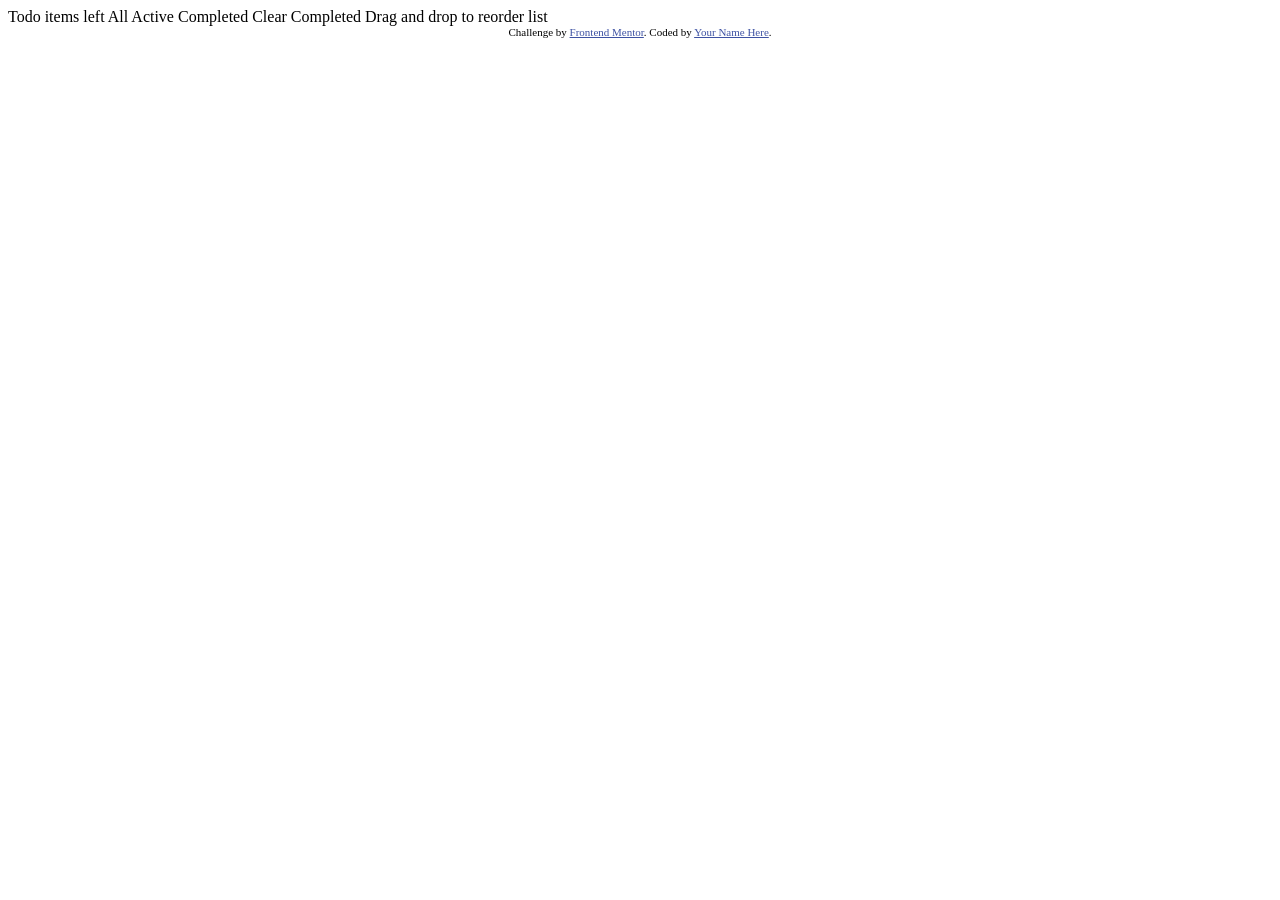
==== todo-app/index.html @ 2995a297 "Add files via upload" ====
<!DOCTYPE html>
<html lang="en">
<head>
  <meta charset="UTF-8">
  <meta name="viewport" content="width=device-width, initial-scale=1.0"> <!-- displays site properly based on user's device -->

  <link rel="icon" type="image/png" sizes="32x32" href="./images/favicon-32x32.png">
  
  <title>Frontend Mentor | Todo app</title>

  <!-- Feel free to remove these styles or customise in your own stylesheet 👍 -->
  <style>
    .attribution { font-size: 11px; text-align: center; }
    .attribution a { color: hsl(228, 45%, 44%); }
  </style>
</head>
<body>

  Todo

  <!-- Add dynamic number --> items left

  All
  Active 
  Completed

  Clear Completed

  Drag and drop to reorder list

  <div class="attribution">
    Challenge by <a href="https://www.frontendmentor.io?ref=challenge" target="_blank">Frontend Mentor</a>. 
    Coded by <a href="#">Your Name Here</a>.
  </div>
</body>
</html>
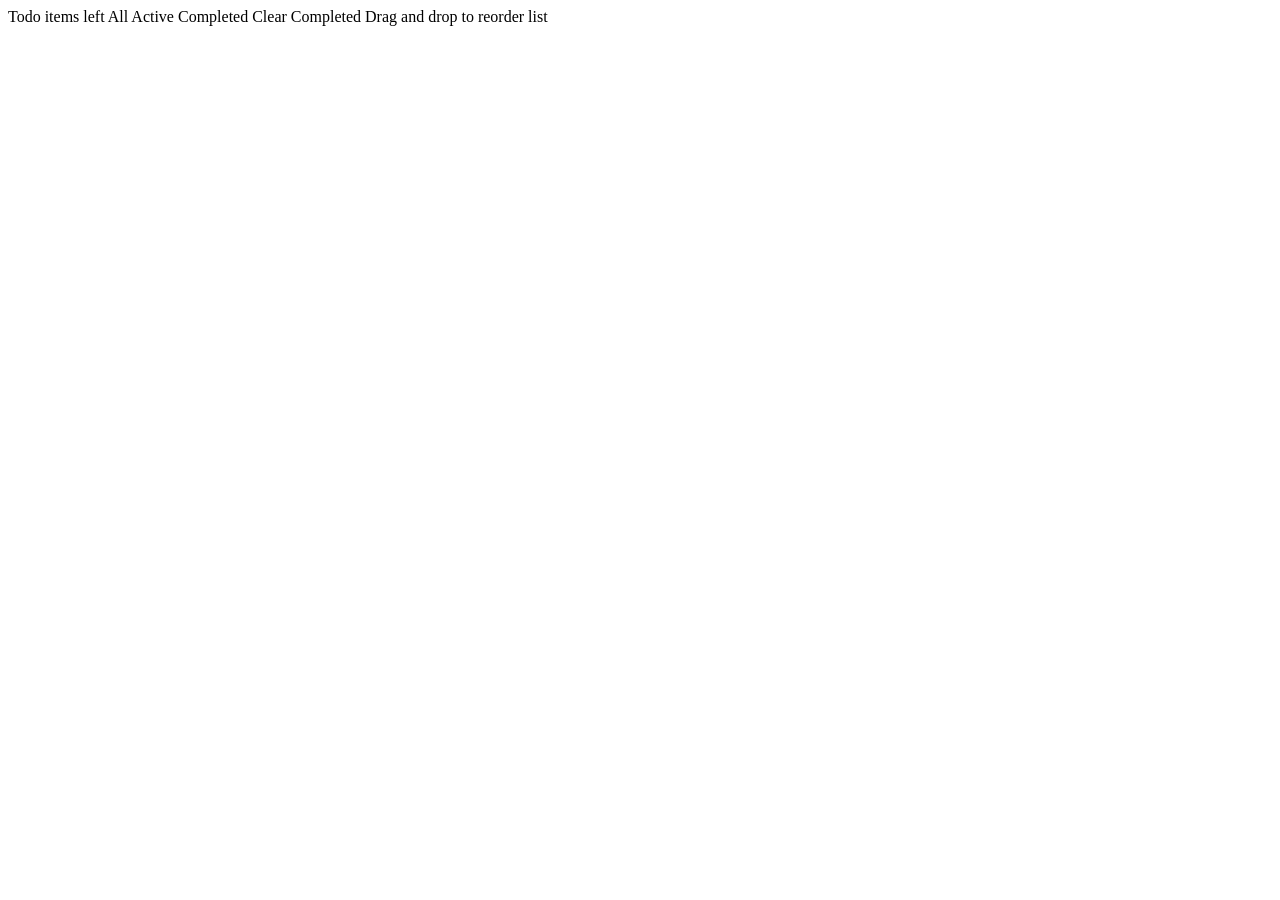
==== commit e9184b73: "setup" ====
--- a/todo-app/index.html
+++ b/todo-app/index.html
@@ -2,17 +2,14 @@
 <html lang="en">
 <head>
   <meta charset="UTF-8">
-  <meta name="viewport" content="width=device-width, initial-scale=1.0"> <!-- displays site properly based on user's device -->
-
+  <meta name="viewport" content="width=device-width, initial-scale=1.0">
+  <link rel="preconnect" href="https://fonts.gstatic.com">
+  <link href="https://fonts.googleapis.com/css2?family=Josefin+Sans:wght@400;700&display=swap" rel="stylesheet">
   <link rel="icon" type="image/png" sizes="32x32" href="./images/favicon-32x32.png">
   
   <title>Frontend Mentor | Todo app</title>
 
-  <!-- Feel free to remove these styles or customise in your own stylesheet 👍 -->
-  <style>
-    .attribution { font-size: 11px; text-align: center; }
-    .attribution a { color: hsl(228, 45%, 44%); }
-  </style>
+
 </head>
 <body>
 
@@ -28,9 +25,5 @@
 
   Drag and drop to reorder list
 
-  <div class="attribution">
-    Challenge by <a href="https://www.frontendmentor.io?ref=challenge" target="_blank">Frontend Mentor</a>. 
-    Coded by <a href="#">Your Name Here</a>.
-  </div>
 </body>
 </html>
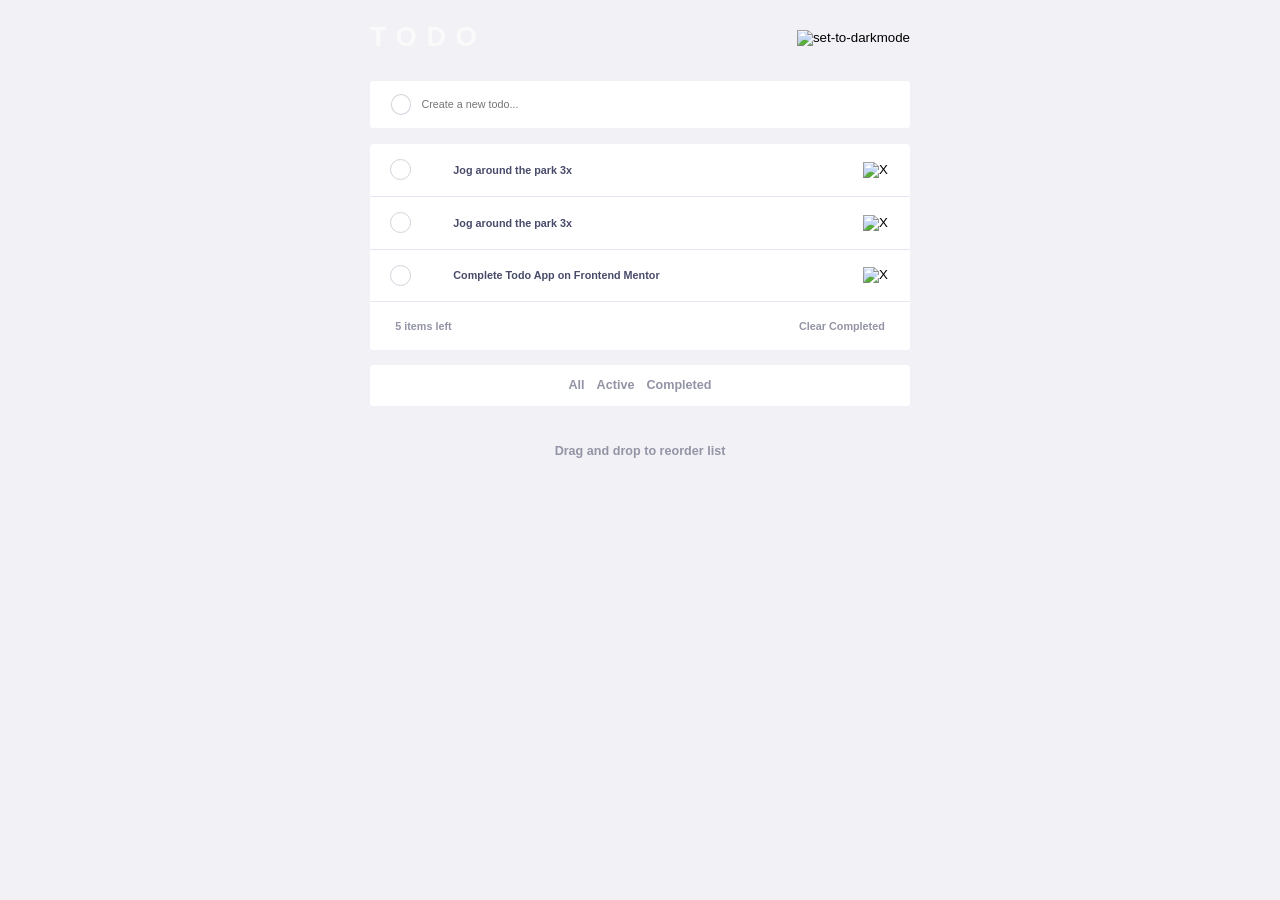
==== commit bd088211: "mobile and theme switch in parts" ====
--- a/todo-app/index.html
+++ b/todo-app/index.html
@@ -6,24 +6,63 @@
   <link rel="preconnect" href="https://fonts.gstatic.com">
   <link href="https://fonts.googleapis.com/css2?family=Josefin+Sans:wght@400;700&display=swap" rel="stylesheet">
   <link rel="icon" type="image/png" sizes="32x32" href="./images/favicon-32x32.png">
-  
+  <link rel="stylesheet" href="./styles/styles.css">
   <title>Frontend Mentor | Todo app</title>
+</head>
 
-
-</head>
 <body>
 
-  Todo
+  <section>
+    <header>
+      <h1>TODO</h1>
+      <input id="theme-switch" type="image" onclick="switchTheme()" src="./images/icon-moon.svg" value="set-to-darkmode">
+    </header>
 
-  <!-- Add dynamic number --> items left
+    <div class="create-container">
+      <form action="create" id="create-new">
+        <button type="submit"></button>
+        <input required type="text" name="create" id="task" placeholder="Create a new todo...">
+      </form>
+    </div>
 
-  All
-  Active 
-  Completed
+    <div class="container">
+      <div class="item">
+        <input type="checkbox" name="Jog around the park 3x" id="">
+        <label for="Jog around the park 3x">Jog around the park 3x</label>
+        <button><img src="./images/icon-cross.svg" alt="X"></button>
+      </div>
 
-  Clear Completed
+      <div class="item">
+        <input type="checkbox" name="Jog around the park 3x" id="">
+        <label for="Jog around the park 3x">Jog around the park 3x</label>
+        <button><img src="./images/icon-cross.svg" alt="X"></button>
+      </div>
 
-  Drag and drop to reorder list
+      <div class="item">
+        <input type="checkbox" name="Jog around the park 3x" id="">
+        <label for="">Complete Todo App on Frontend Mentor</label>
+        <button><img src="./images/icon-cross.svg" alt="X"></button>
+      </div>
+    </div>
+    
+    <div class="statistics">
+      <span id="left-count">5 items left</span>
+      <span>Clear Completed</span>
+    </div>
+
+    <div class="selector">
+      <button>All</button>
+      <button>Active</button>
+      <button>Completed</button>
+    </div>
+
+    <p class="footer">Drag and drop to reorder list</p>
+
+  </section>
+  
+
+  <script src="./app/Theme.js"></script>
+  <script src="./app/main.js"></script>
 
 </body>
 </html>
--- a/todo-app/styles/styles.css
+++ b/todo-app/styles/styles.css
@@ -0,0 +1,229 @@
+:root[data-theme="theme-light"] {
+  --text-color-header: hsl(0, 0%, 98%);
+  --text-color: hsl(235, 19%, 35%);
+  --seperator-color: hsl(236, 33%, 92%);
+  --text-color-passive: hsl(236, 9%, 61%);
+  --bg-body: #F2F1F6;
+  --bg-container: white;
+  --text-color-highlighted: hsl(220, 98%, 61%);
+  --circle-color: hsl(233, 11%, 84%);
+}
+
+:root[data-theme="theme-dark"] {
+  --text-color-header: hsl(0, 0%, 98%);
+  --text-color: hsl(234, 39%, 85%);
+  --seperator-color: hsl(234, 11%, 52%);
+  --text-color-passive: hsl(236, 9%, 61%);
+  --bg-body: hsl(235, 21%, 11%);
+  --bg-container: hsl(235, 24%, 19%);
+  --text-color-highlighted:hsl(220, 98%, 61%);
+  --circle-color: hsl(234, 11%, 52%);
+}
+
+html > * {
+  margin: 0;
+  padding: 0;
+  -webkit-box-sizing: border-box;
+          box-sizing: border-box;
+}
+
+*, *::before, *::after {
+  -webkit-box-sizing: inherit;
+          box-sizing: inherit;
+}
+
+body {
+  font-family: 'Josefin Sans', sans-serif;
+  font-size: 18px;
+  font-weight: 700;
+  background-color: var(--bg-body);
+  background-image: url("../images/bg-mobile-light.jpg");
+  background-repeat: no-repeat;
+  background-size: contain;
+}
+
+button, p, span, label, input, h1 {
+  font-family: 'Josefin Sans', sans-serif;
+}
+
+button, input[type="checkbox"] {
+  cursor: pointer;
+}
+
+section {
+  margin: 1.3333em;
+  -webkit-box-align: center;
+      -ms-flex-align: center;
+          align-items: center;
+}
+
+.footer {
+  width: 100%;
+  text-align: center;
+  margin-top: 3em;
+  font-size: .7em;
+  color: var(--text-color-passive);
+}
+
+header {
+  display: -webkit-box;
+  display: -ms-flexbox;
+  display: flex;
+  -webkit-box-pack: justify;
+      -ms-flex-pack: justify;
+          justify-content: space-between;
+  -webkit-box-align: center;
+      -ms-flex-align: center;
+          align-items: center;
+}
+
+header h1 {
+  letter-spacing: .36111em;
+  color: var(--text-color-header);
+}
+
+.create-container {
+  background-color: var(--bg-container);
+  padding: .7em;
+  margin-top: .3em;
+  margin-bottom: .9em;
+  border-radius: .2em;
+}
+
+.create-container #create-new {
+  display: -webkit-box;
+  display: -ms-flexbox;
+  display: flex;
+  -webkit-box-align: center;
+      -ms-flex-align: center;
+          align-items: center;
+}
+
+.create-container #create-new button {
+  margin: 0 .6em;
+  width: 1.6em;
+  height: 1.6em;
+  background: var(--bg-container);
+  border: 1px solid var(--circle-color);
+  border-radius: 50%;
+}
+
+.create-container #create-new #task {
+  font-size: .6em;
+  border: none;
+  width: 100%;
+  color: var(--text-color);
+  background: var(--bg-container);
+}
+
+.container {
+  background-color: var(--bg-container);
+  border-top-right-radius: .2em;
+  border-top-left-radius: .2em;
+}
+
+.container .item {
+  display: -webkit-box;
+  display: -ms-flexbox;
+  display: flex;
+  -webkit-box-align: center;
+      -ms-flex-align: center;
+          align-items: center;
+  width: 100%;
+  -webkit-box-pack: justify;
+      -ms-flex-pack: justify;
+          justify-content: space-between;
+  border-bottom: 1px solid var(--seperator-color);
+  padding: .68em .8888em;
+}
+
+.container .item input[type="checkbox"] {
+  -webkit-appearance: none;
+     -moz-appearance: none;
+          appearance: none;
+  width: 1.6em;
+  height: 1.6em;
+  background: var(--bg-container);
+  border: 1px solid var(--circle-color);
+  border-radius: 50%;
+  padding: .35em;
+}
+
+.container .item input[type="checkbox"]:checked {
+  content: url("../images/icon-check.svg");
+  background: -webkit-gradient(linear, left top, left bottom, from(#57ddff), to(#c058f3));
+  background: linear-gradient(#57ddff, #c058f3);
+}
+
+.container .item label {
+  width: 75%;
+  padding-left: .75em;
+  color: var(--text-color);
+  font-size: .6em;
+}
+
+.container .item button {
+  background: var(--bg-container);
+  border: none;
+}
+
+.statistics {
+  display: -webkit-box;
+  display: -ms-flexbox;
+  display: flex;
+  -webkit-box-pack: justify;
+      -ms-flex-pack: justify;
+          justify-content: space-between;
+  -webkit-box-align: center;
+      -ms-flex-align: center;
+          align-items: center;
+  padding: 1em 1.4em;
+  border-bottom-right-radius: .2em;
+  border-bottom-left-radius: .2em;
+  background-color: var(--bg-container);
+  color: var(--text-color-passive);
+}
+
+.statistics span {
+  font-size: .6em;
+}
+
+.selector {
+  display: -webkit-box;
+  display: -ms-flexbox;
+  display: flex;
+  -webkit-box-align: center;
+      -ms-flex-align: center;
+          align-items: center;
+  -webkit-box-pack: center;
+      -ms-flex-pack: center;
+          justify-content: center;
+  background-color: var(--bg-container);
+  margin-top: .8em;
+  border-radius: .2em;
+}
+
+.selector button {
+  margin: 1em 0;
+  border: none;
+  background-color: var(--bg-container);
+  font-weight: 700;
+  font-size: .7em;
+  color: var(--text-color-passive);
+}
+
+@media screen and (min-width: 376px) {
+  section {
+    max-width: 30em;
+  }
+}
+
+@media screen and (min-width: 600px) {
+  body {
+    background-image: url("../images/bg-desktop-light.jpg");
+  }
+  section {
+    margin: auto;
+  }
+}
+/*# sourceMappingURL=styles.css.map */
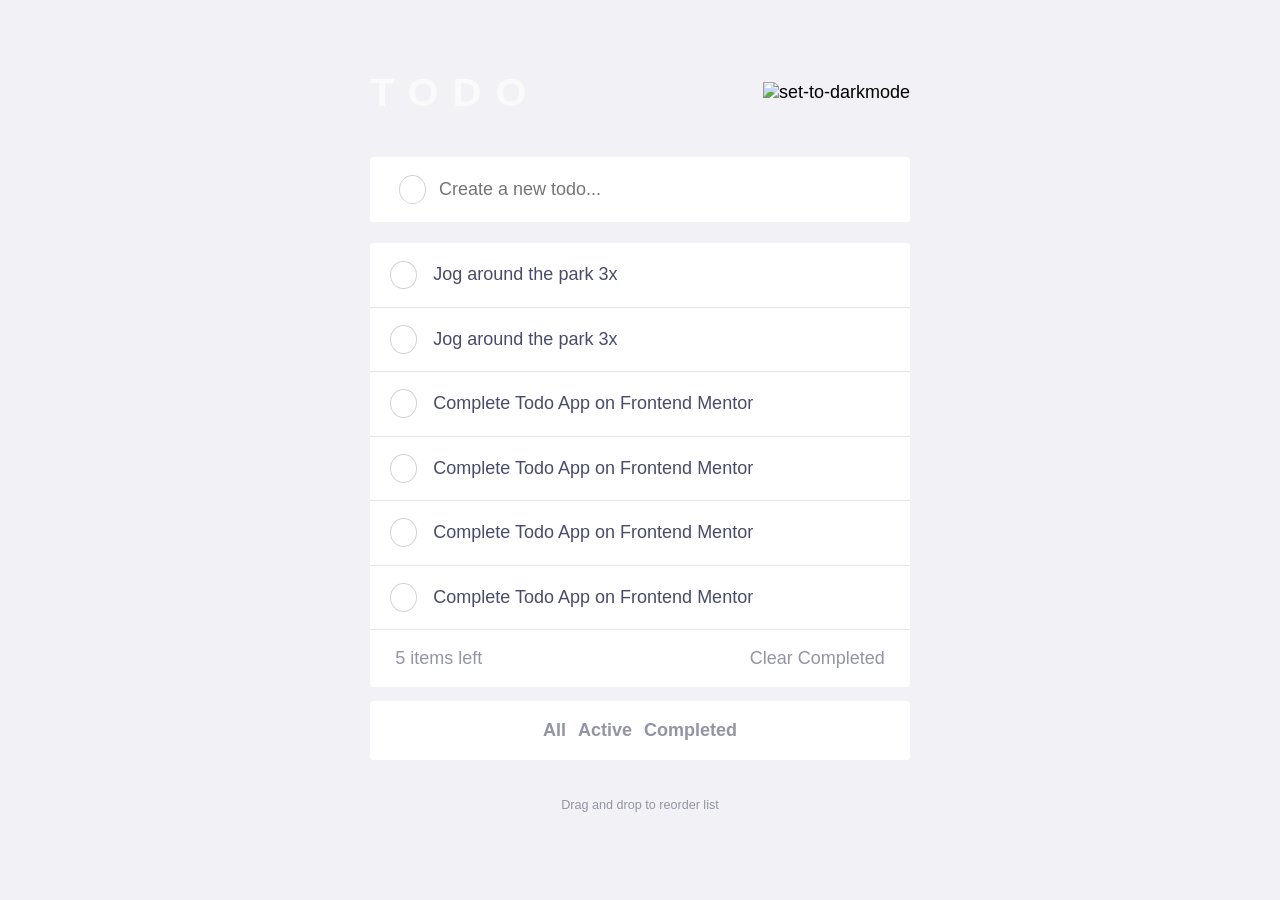
==== commit bd4cafa0: "adding some hover" ====
--- a/todo-app/index.html
+++ b/todo-app/index.html
@@ -43,6 +43,21 @@
         <label for="">Complete Todo App on Frontend Mentor</label>
         <button><img src="./images/icon-cross.svg" alt="X"></button>
       </div>
+      <div class="item">
+        <input type="checkbox" name="Jog around the park 3x" id="">
+        <label for="">Complete Todo App on Frontend Mentor</label>
+        <button><img src="./images/icon-cross.svg" alt="X"></button>
+      </div>
+      <div class="item">
+        <input type="checkbox" name="Jog around the park 3x" id="">
+        <label for="">Complete Todo App on Frontend Mentor</label>
+        <button><img src="./images/icon-cross.svg" alt="X"></button>
+      </div>
+      <div class="item">
+        <input type="checkbox" name="Jog around the park 3x" id="">
+        <label for="">Complete Todo App on Frontend Mentor</label>
+        <button><img src="./images/icon-cross.svg" alt="X"></button>
+      </div>
     </div>
     
     <div class="statistics">
@@ -59,7 +74,6 @@
     <p class="footer">Drag and drop to reorder list</p>
 
   </section>
-  
 
   <script src="./app/Theme.js"></script>
   <script src="./app/main.js"></script>
--- a/todo-app/styles/styles.css
+++ b/todo-app/styles/styles.css
@@ -46,6 +46,10 @@
   font-family: 'Josefin Sans', sans-serif;
 }
 
+button, p, span, label, input {
+  font-size: .6em;
+}
+
 button, input[type="checkbox"] {
   cursor: pointer;
 }
@@ -109,7 +113,6 @@
 }
 
 .create-container #create-new #task {
-  font-size: .6em;
   border: none;
   width: 100%;
   color: var(--text-color);
@@ -156,10 +159,9 @@
 }
 
 .container .item label {
-  width: 75%;
+  width: 100%;
   padding-left: .75em;
   color: var(--text-color);
-  font-size: .6em;
 }
 
 .container .item button {
@@ -184,10 +186,6 @@
   color: var(--text-color-passive);
 }
 
-.statistics span {
-  font-size: .6em;
-}
-
 .selector {
   display: -webkit-box;
   display: -ms-flexbox;
@@ -208,7 +206,6 @@
   border: none;
   background-color: var(--bg-container);
   font-weight: 700;
-  font-size: .7em;
   color: var(--text-color-passive);
 }
 
@@ -224,6 +221,31 @@
   }
   section {
     margin: auto;
+    margin-top: 2.9%;
+  }
+  section h1 {
+    font-size: 2.2em;
+  }
+  .container .item label:hover {
+    cursor: pointer;
+  }
+  .container .item:hover button {
+    opacity: 1;
+  }
+  .container .item button {
+    opacity: 0;
+  }
+  .create-container {
+    padding: 1em;
+    margin-top: .5em;
+    margin-bottom: 1.2em;
+  }
+  .selector button:hover {
+    color: var(--text-color);
+  }
+  button, p, span, label, input {
+    font-size: 1em;
+    font-weight: 300;
   }
 }
 /*# sourceMappingURL=styles.css.map */
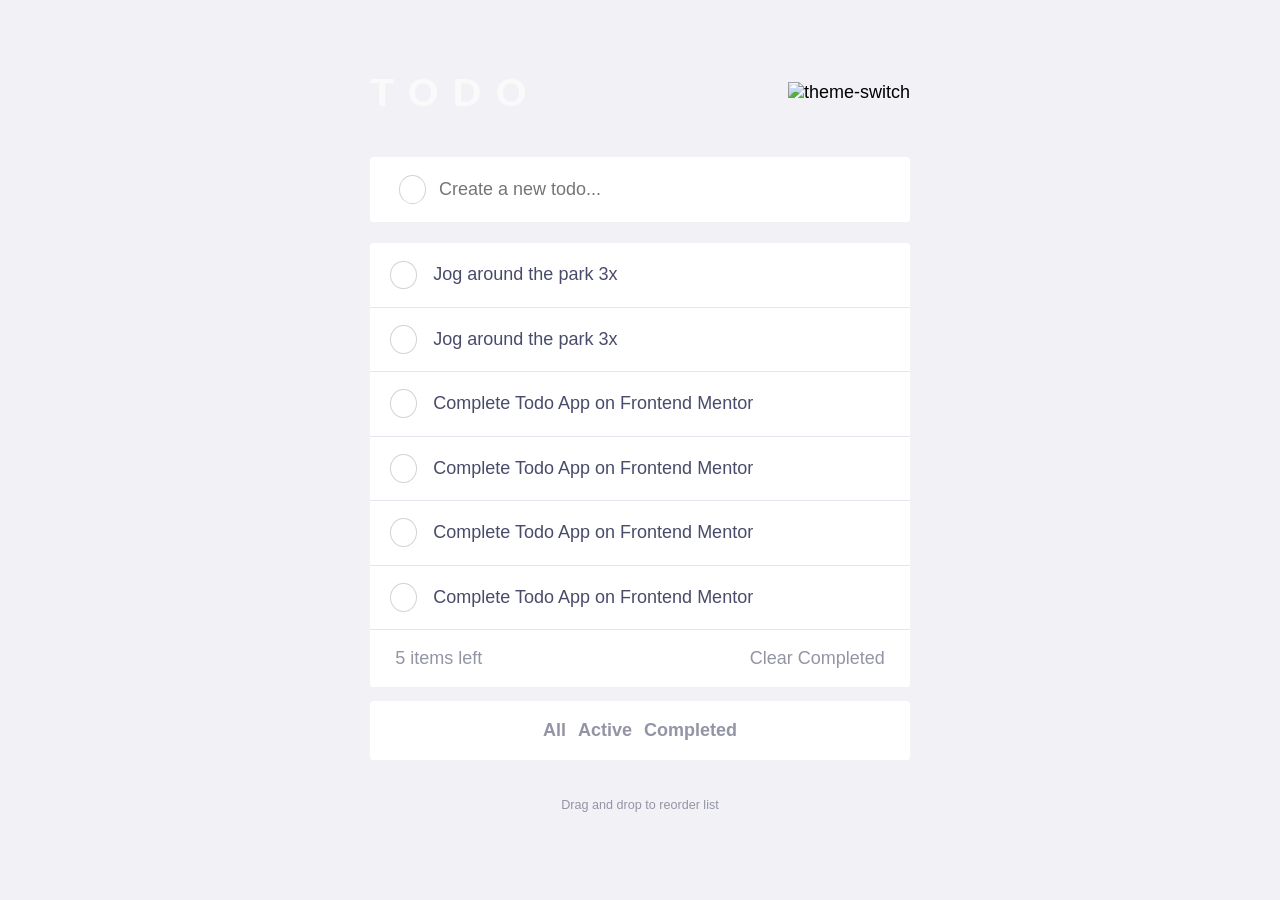
==== commit 82ba6dc8: "adding lighthouse recommendations" ====
--- a/todo-app/index.html
+++ b/todo-app/index.html
@@ -15,48 +15,48 @@
   <section>
     <header>
       <h1>TODO</h1>
-      <input id="theme-switch" type="image" onclick="switchTheme()" src="./images/icon-moon.svg" value="set-to-darkmode">
+      <input id="theme-switch" type="image" onclick="switchTheme()" src="./images/icon-moon.svg" value="set-to-darkmode" alt="theme-switch">
     </header>
 
     <div class="create-container">
       <form action="create" id="create-new">
-        <button type="submit"></button>
+        <button aria-label="create task" type="submit"></button>
         <input required type="text" name="create" id="task" placeholder="Create a new todo...">
       </form>
     </div>
 
     <div class="container">
       <div class="item">
-        <input type="checkbox" name="Jog around the park 3x" id="">
+        <input type="checkbox" name="Jog around the park 3x" id="Jog around the park 3x">
         <label for="Jog around the park 3x">Jog around the park 3x</label>
-        <button><img src="./images/icon-cross.svg" alt="X"></button>
+        <button aria-label="check: Jog around the park 3x"><img src="./images/icon-cross.svg" alt="X"></button>
       </div>
 
       <div class="item">
-        <input type="checkbox" name="Jog around the park 3x" id="">
+        <input type="checkbox" name="Jog around the park 3x" id="Jog around the park 3">
         <label for="Jog around the park 3x">Jog around the park 3x</label>
-        <button><img src="./images/icon-cross.svg" alt="X"></button>
+        <button aria-label="check: Jog around the park 3x"><img src="./images/icon-cross.svg" alt="X"></button>
       </div>
 
       <div class="item">
-        <input type="checkbox" name="Jog around the park 3x" id="">
+        <input type="checkbox" name="Jog around the park 3x" id="Jog around the park ">
         <label for="">Complete Todo App on Frontend Mentor</label>
-        <button><img src="./images/icon-cross.svg" alt="X"></button>
+        <button aria-label="check: Jog around the park 3x"><img src="./images/icon-cross.svg" alt="X"></button>
       </div>
       <div class="item">
-        <input type="checkbox" name="Jog around the park 3x" id="">
+        <input type="checkbox" name="Jog around the park 3x" id="Jog around the park">
         <label for="">Complete Todo App on Frontend Mentor</label>
-        <button><img src="./images/icon-cross.svg" alt="X"></button>
+        <button aria-label="check: Jog around the park 3x"><img src="./images/icon-cross.svg" alt="X"></button>
       </div>
       <div class="item">
-        <input type="checkbox" name="Jog around the park 3x" id="">
+        <input type="checkbox" name="Jog around the park 3x" id="Jog around the par">
         <label for="">Complete Todo App on Frontend Mentor</label>
-        <button><img src="./images/icon-cross.svg" alt="X"></button>
+        <button aria-label="check: Jog around the park 3x"><img src="./images/icon-cross.svg" alt="X"></button>
       </div>
       <div class="item">
-        <input type="checkbox" name="Jog around the park 3x" id="">
+        <input type="checkbox" name="Jog around the park 3x" id="Jog around the pa">
         <label for="">Complete Todo App on Frontend Mentor</label>
-        <button><img src="./images/icon-cross.svg" alt="X"></button>
+        <button aria-label="check: Jog around the park 3x"><img src="./images/icon-cross.svg" alt="X"></button>
       </div>
     </div>
     
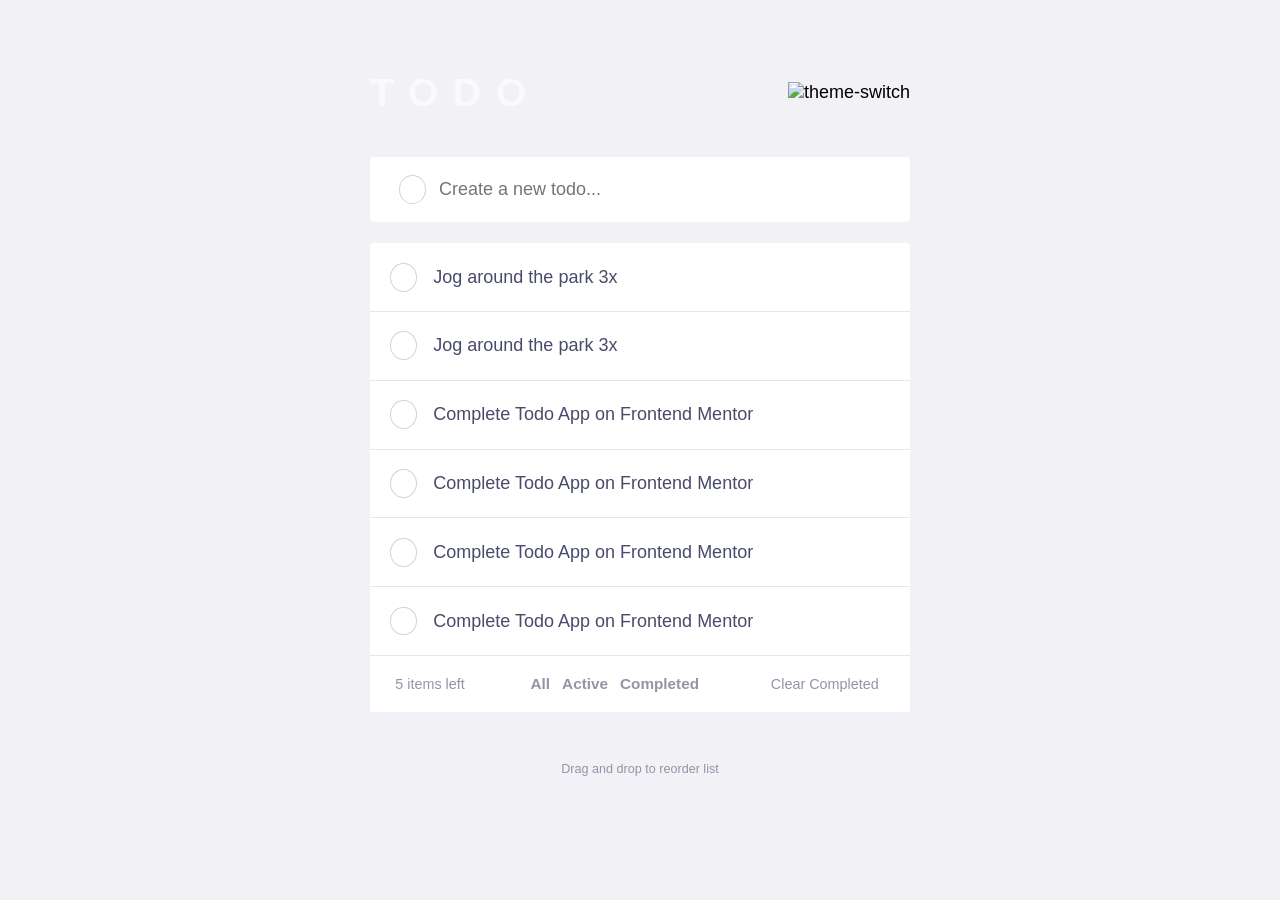
==== commit 2f4abe8f: "design mostly done" ====
--- a/todo-app/index.html
+++ b/todo-app/index.html
@@ -62,10 +62,15 @@
     
     <div class="statistics">
       <span id="left-count">5 items left</span>
-      <span>Clear Completed</span>
+      <div class="selector hide-mobile">
+        <button>All</button>
+        <button>Active</button>
+        <button>Completed</button>
+      </div>
+      <button class="clear-button">Clear Completed</button>
     </div>
 
-    <div class="selector">
+    <div class="selector hide-desktop">
       <button>All</button>
       <button>Active</button>
       <button>Completed</button>
--- a/todo-app/styles/styles.css
+++ b/todo-app/styles/styles.css
@@ -7,6 +7,7 @@
   --bg-container: white;
   --text-color-highlighted: hsl(220, 98%, 61%);
   --circle-color: hsl(233, 11%, 84%);
+  --bg-img: url("../images/bg-mobile-light.jpg");
 }
 
 :root[data-theme="theme-dark"] {
@@ -18,6 +19,7 @@
   --bg-container: hsl(235, 24%, 19%);
   --text-color-highlighted:hsl(220, 98%, 61%);
   --circle-color: hsl(234, 11%, 52%);
+  --bg-img: url("../images/bg-mobile-dark.jpg");
 }
 
 html > * {
@@ -37,7 +39,7 @@
   font-size: 18px;
   font-weight: 700;
   background-color: var(--bg-body);
-  background-image: url("../images/bg-mobile-light.jpg");
+  background-image: var(--bg-img);
   background-repeat: no-repeat;
   background-size: contain;
 }
@@ -186,6 +188,13 @@
   color: var(--text-color-passive);
 }
 
+.statistics .clear-button {
+  border: none;
+  background-color: var(--bg-container);
+  color: var(--text-color-passive);
+  font-weight: 700;
+}
+
 .selector {
   display: -webkit-box;
   display: -ms-flexbox;
@@ -209,6 +218,10 @@
   color: var(--text-color-passive);
 }
 
+.selector.hide-mobile {
+  display: none;
+}
+
 @media screen and (min-width: 376px) {
   section {
     max-width: 30em;
@@ -216,8 +229,11 @@
 }
 
 @media screen and (min-width: 600px) {
-  body {
-    background-image: url("../images/bg-desktop-light.jpg");
+  :root[data-theme="theme-dark"] {
+    --bg-img: url("../images/bg-desktop-dark.jpg");
+  }
+  :root[data-theme="theme-light"] {
+    --bg-img: url("../images/bg-desktop-light.jpg");
   }
   section {
     margin: auto;
@@ -225,6 +241,9 @@
   }
   section h1 {
     font-size: 2.2em;
+  }
+  .container .item {
+    padding: .8em .8888em;
   }
   .container .item label:hover {
     cursor: pointer;
@@ -240,12 +259,42 @@
     margin-top: .5em;
     margin-bottom: 1.2em;
   }
+  .statistics span {
+    font-weight: 300;
+    font-size: .8em;
+  }
+  .statistics .clear-button {
+    font-weight: 300;
+    font-size: .8em;
+  }
+  .statistics .clear-button:hover {
+    color: var(--text-color-highlighted);
+  }
+  .statistics .selector button {
+    font-size: .85em;
+  }
   .selector button:hover {
-    color: var(--text-color);
-  }
-  button, p, span, label, input {
+    color: var(--text-color-highlighted);
+  }
+  .selector.hide-desktop {
+    display: none;
+  }
+  .selector.hide-mobile {
+    display: -webkit-box;
+    display: -ms-flexbox;
+    display: flex;
+    margin: 0;
+    padding: 0;
+  }
+  .selector.hide-mobile button {
+    margin: 0;
+  }
+  button, p, label, input {
     font-size: 1em;
     font-weight: 300;
   }
+  .footer {
+    margin-top: 4em;
+  }
 }
 /*# sourceMappingURL=styles.css.map */
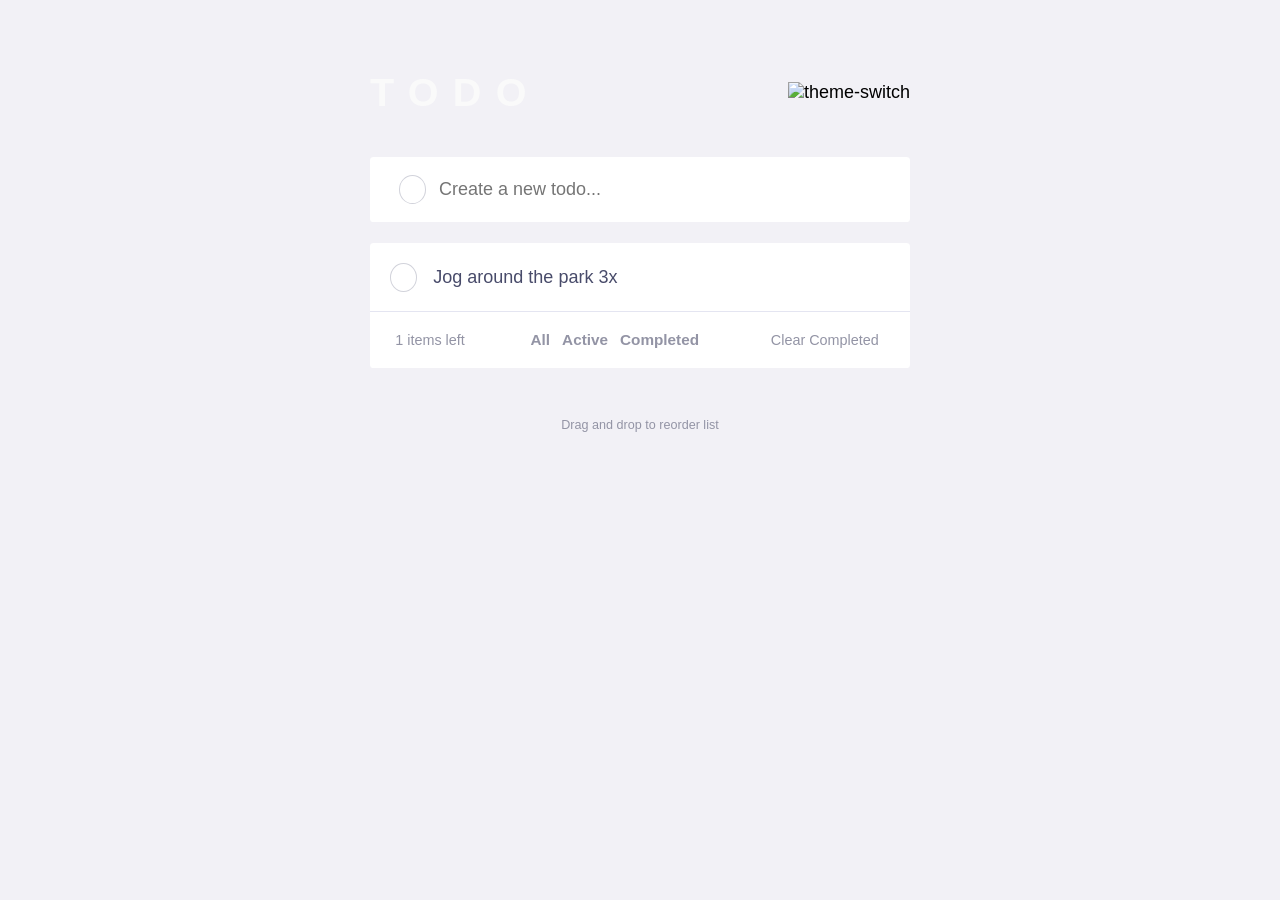
==== commit b3d2feca: "some javascript" ====
--- a/todo-app/index.html
+++ b/todo-app/index.html
@@ -19,47 +19,21 @@
     </header>
 
     <div class="create-container">
-      <form action="create" id="create-new">
+      <form action="JavaScript:genTask()" id="create-new">
         <button aria-label="create task" type="submit"></button>
         <input required type="text" name="create" id="task" placeholder="Create a new todo...">
       </form>
     </div>
 
-    <div class="container">
-      <div class="item">
-        <input type="checkbox" name="Jog around the park 3x" id="Jog around the park 3x">
+    <div id="container">
+      <div class="item" id="Jog around the park 3x">
+        <input onclick="checkedTask(`Jog around the park 3x`)" type="checkbox" name="Jog around the park 3x">
         <label for="Jog around the park 3x">Jog around the park 3x</label>
-        <button aria-label="check: Jog around the park 3x"><img src="./images/icon-cross.svg" alt="X"></button>
+        <button onclick="deleteTask(`Jog around the park 3x`)" aria-label="check: Jog around the park 3x"><img src="./images/icon-cross.svg" alt="X"></button>
       </div>
 
-      <div class="item">
-        <input type="checkbox" name="Jog around the park 3x" id="Jog around the park 3">
-        <label for="Jog around the park 3x">Jog around the park 3x</label>
-        <button aria-label="check: Jog around the park 3x"><img src="./images/icon-cross.svg" alt="X"></button>
-      </div>
+    </div>
 
-      <div class="item">
-        <input type="checkbox" name="Jog around the park 3x" id="Jog around the park ">
-        <label for="">Complete Todo App on Frontend Mentor</label>
-        <button aria-label="check: Jog around the park 3x"><img src="./images/icon-cross.svg" alt="X"></button>
-      </div>
-      <div class="item">
-        <input type="checkbox" name="Jog around the park 3x" id="Jog around the park">
-        <label for="">Complete Todo App on Frontend Mentor</label>
-        <button aria-label="check: Jog around the park 3x"><img src="./images/icon-cross.svg" alt="X"></button>
-      </div>
-      <div class="item">
-        <input type="checkbox" name="Jog around the park 3x" id="Jog around the par">
-        <label for="">Complete Todo App on Frontend Mentor</label>
-        <button aria-label="check: Jog around the park 3x"><img src="./images/icon-cross.svg" alt="X"></button>
-      </div>
-      <div class="item">
-        <input type="checkbox" name="Jog around the park 3x" id="Jog around the pa">
-        <label for="">Complete Todo App on Frontend Mentor</label>
-        <button aria-label="check: Jog around the park 3x"><img src="./images/icon-cross.svg" alt="X"></button>
-      </div>
-    </div>
-    
     <div class="statistics">
       <span id="left-count">5 items left</span>
       <div class="selector hide-mobile">
@@ -80,7 +54,6 @@
 
   </section>
 
-  <script src="./app/Theme.js"></script>
   <script src="./app/main.js"></script>
 
 </body>
--- a/todo-app/styles/styles.css
+++ b/todo-app/styles/styles.css
@@ -121,13 +121,13 @@
   background: var(--bg-container);
 }
 
-.container {
+#container {
   background-color: var(--bg-container);
   border-top-right-radius: .2em;
   border-top-left-radius: .2em;
 }
 
-.container .item {
+#container .item {
   display: -webkit-box;
   display: -ms-flexbox;
   display: flex;
@@ -142,7 +142,7 @@
   padding: .68em .8888em;
 }
 
-.container .item input[type="checkbox"] {
+#container .item input[type="checkbox"] {
   -webkit-appearance: none;
      -moz-appearance: none;
           appearance: none;
@@ -154,19 +154,19 @@
   padding: .35em;
 }
 
-.container .item input[type="checkbox"]:checked {
+#container .item input[type="checkbox"]:checked {
   content: url("../images/icon-check.svg");
   background: -webkit-gradient(linear, left top, left bottom, from(#57ddff), to(#c058f3));
   background: linear-gradient(#57ddff, #c058f3);
 }
 
-.container .item label {
+#container .item label {
   width: 100%;
   padding-left: .75em;
   color: var(--text-color);
 }
 
-.container .item button {
+#container .item button {
   background: var(--bg-container);
   border: none;
 }
@@ -242,16 +242,16 @@
   section h1 {
     font-size: 2.2em;
   }
-  .container .item {
+  #container .item {
     padding: .8em .8888em;
   }
-  .container .item label:hover {
+  #container .item label:hover {
     cursor: pointer;
   }
-  .container .item:hover button {
+  #container .item:hover button {
     opacity: 1;
   }
-  .container .item button {
+  #container .item button {
     opacity: 0;
   }
   .create-container {
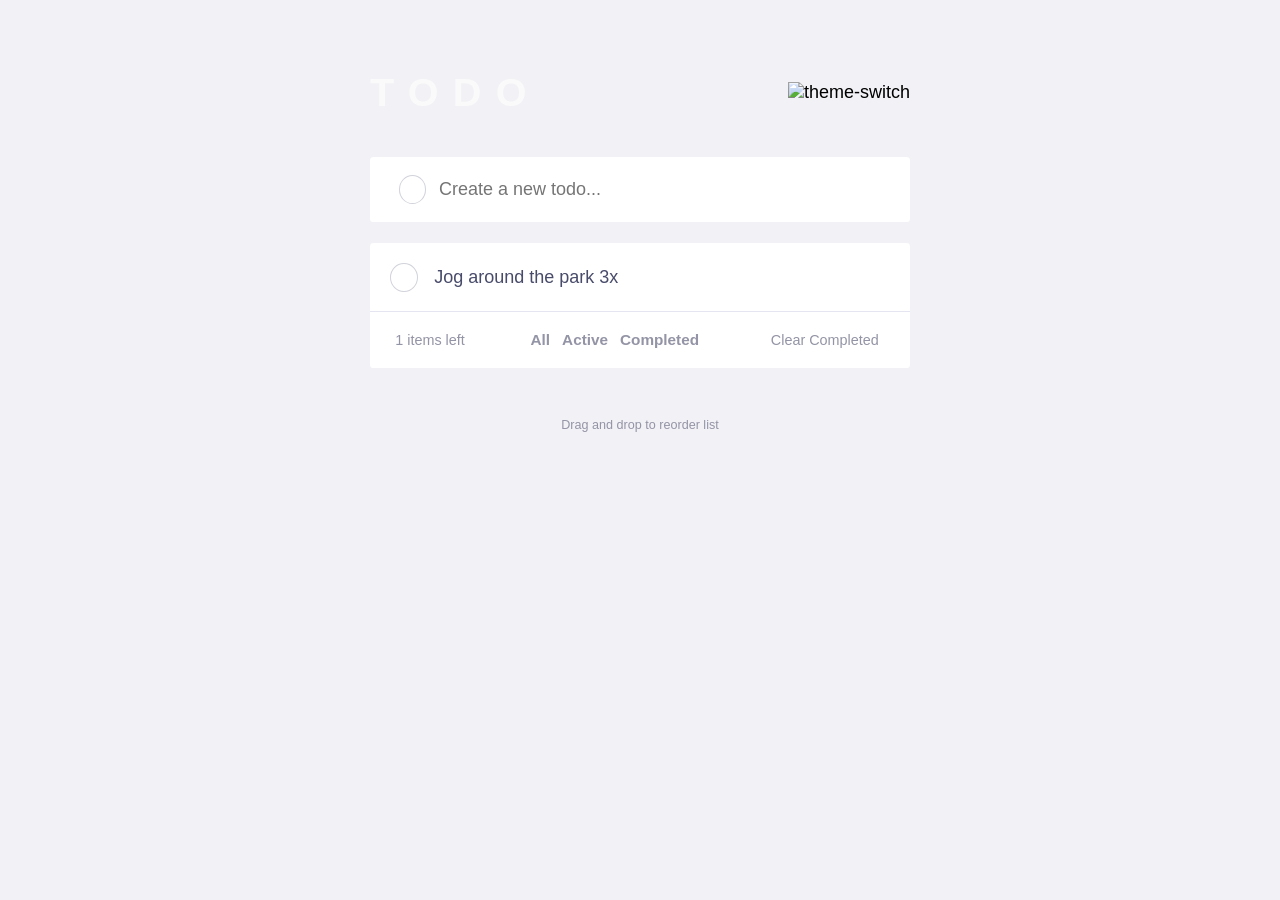
==== commit 3cc9f58c: "quicksave" ====
--- a/todo-app/index.html
+++ b/todo-app/index.html
@@ -17,7 +17,14 @@
       <h1>TODO</h1>
       <input id="theme-switch" type="image" onclick="switchTheme()" src="./images/icon-moon.svg" value="set-to-darkmode" alt="theme-switch">
     </header>
-
+    <!--
+    <div class="create-container">
+      <form action="JavaScript:genTask()" id="create-new">
+        <button aria-label="create task" type="submit"></button>
+        <input required type="text" name="create" id="task" placeholder="Create a new todo...">
+      </form>
+    </div>
+    -->
     <div class="create-container">
       <form action="JavaScript:genTask()" id="create-new">
         <button aria-label="create task" type="submit"></button>
@@ -26,12 +33,17 @@
     </div>
 
     <div id="container">
+      <!--
+      -->
       <div class="item" id="Jog around the park 3x">
-        <input onclick="checkedTask(`Jog around the park 3x`)" type="checkbox" name="Jog around the park 3x">
-        <label for="Jog around the park 3x">Jog around the park 3x</label>
-        <button onclick="deleteTask(`Jog around the park 3x`)" aria-label="check: Jog around the park 3x"><img src="./images/icon-cross.svg" alt="X"></button>
+        <label>
+          <input onclick="checkedTask()" type="checkbox">
+          <p>Jog around the park 3x</p>
+        </label>
+        <button onclick="deleteTask()" aria-label="check: Jog around the park 3x">
+          <img src="./images/icon-cross.svg" alt="X">
+        </button>
       </div>
-
     </div>
 
     <div class="statistics">
--- a/todo-app/styles/styles.css
+++ b/todo-app/styles/styles.css
@@ -142,7 +142,18 @@
   padding: .68em .8888em;
 }
 
-#container .item input[type="checkbox"] {
+#container .item label {
+  display: -webkit-box;
+  display: -ms-flexbox;
+  display: flex;
+  -webkit-box-align: center;
+      -ms-flex-align: center;
+          align-items: center;
+  width: 100%;
+  font-size: 1em;
+}
+
+#container .item label input[type="checkbox"] {
   -webkit-appearance: none;
      -moz-appearance: none;
           appearance: none;
@@ -154,14 +165,15 @@
   padding: .35em;
 }
 
-#container .item input[type="checkbox"]:checked {
+#container .item label input[type="checkbox"]:checked {
   content: url("../images/icon-check.svg");
   background: -webkit-gradient(linear, left top, left bottom, from(#57ddff), to(#c058f3));
   background: linear-gradient(#57ddff, #c058f3);
 }
 
-#container .item label {
-  width: 100%;
+#container .item label p {
+  width: 100%;
+  margin: 0;
   padding-left: .75em;
   color: var(--text-color);
 }
